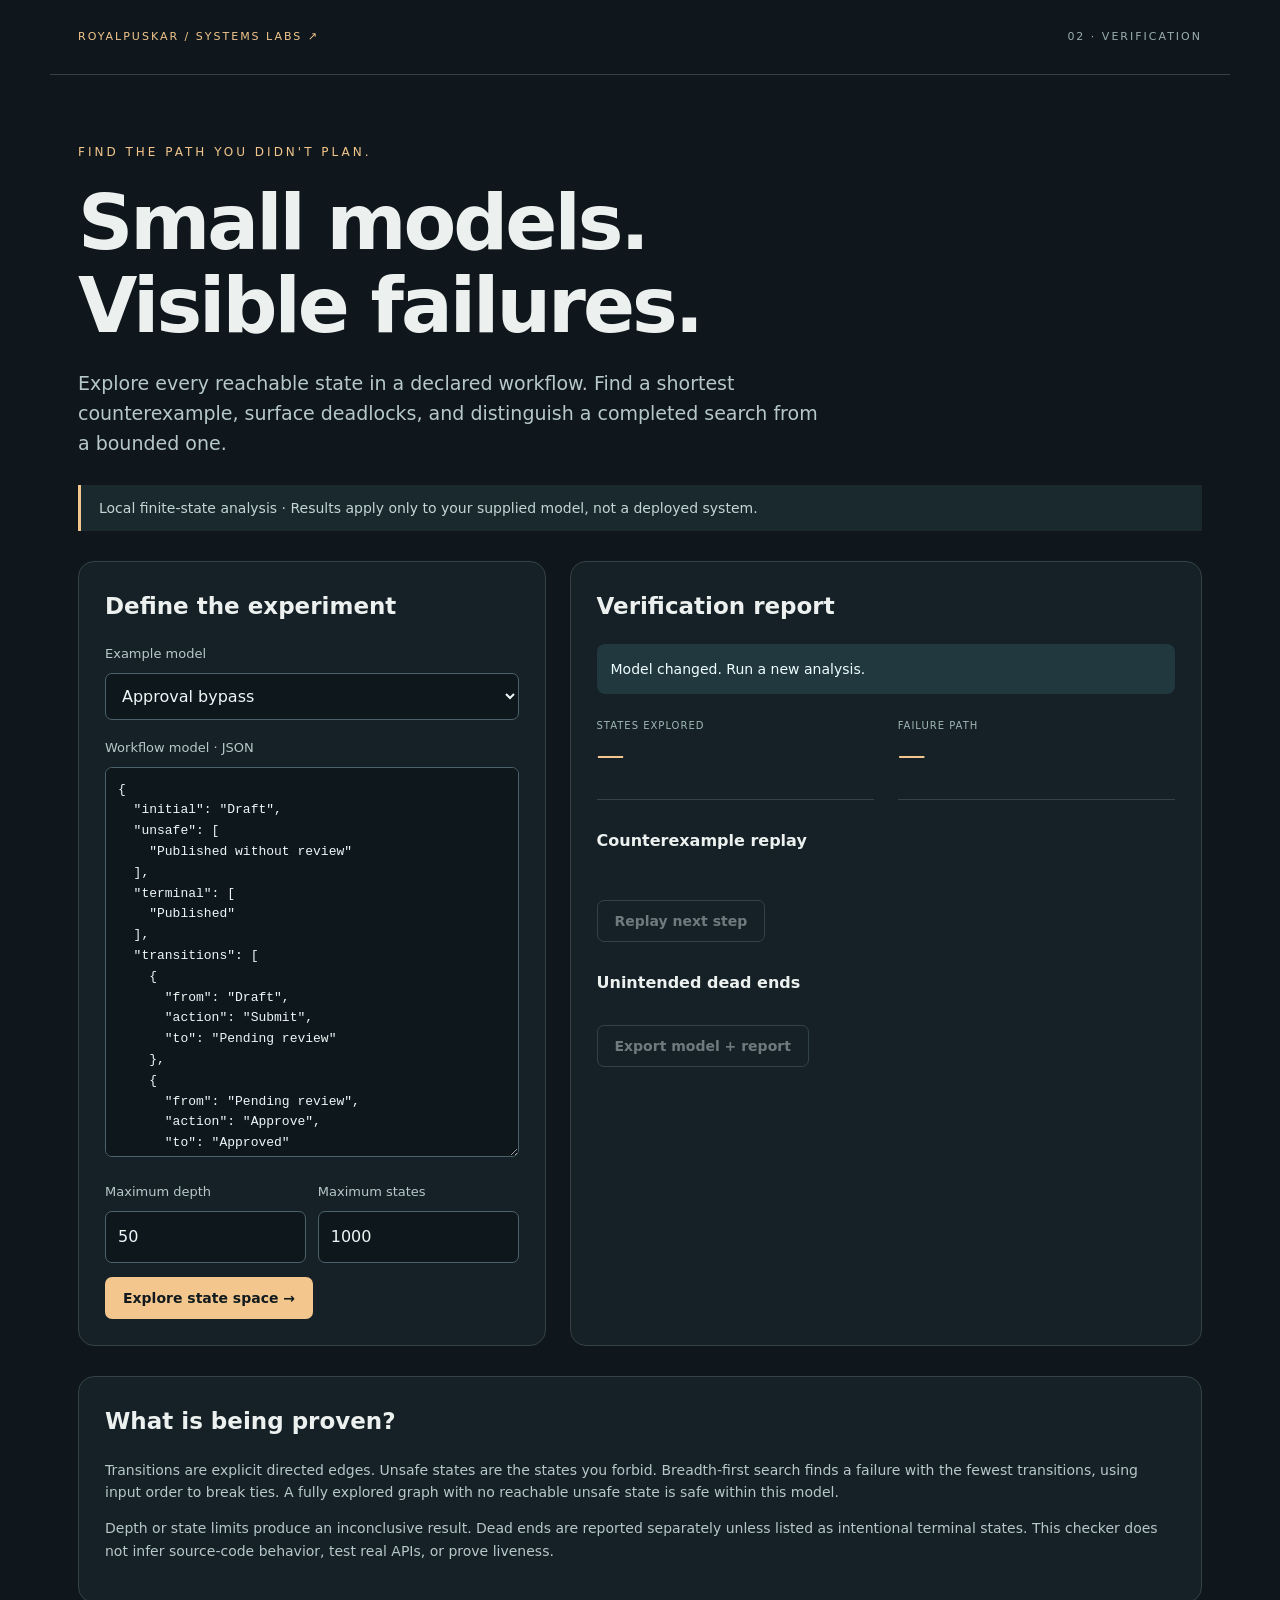
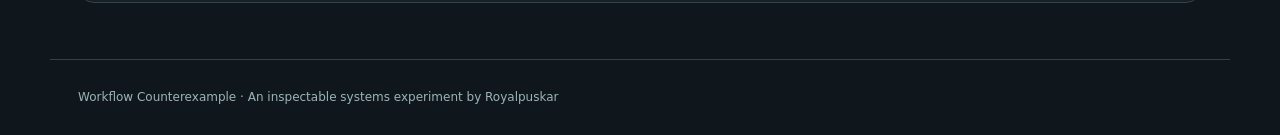
==== index.html @ 6094ce46 "Implement bounded workflow checker with replayable shortest counterexamples and tests" ====
<!doctype html><html lang="en"><meta charset="utf-8"><meta name="viewport" content="width=device-width,initial-scale=1"><title>Workflow Counterexample · Royalpuskar</title><link rel="stylesheet" href="style.css"><body><header><a href="https://github.com/Royalpuskar/workflow-counterexample">ROYALPUSKAR / SYSTEMS LABS ↗</a><span>02 · VERIFICATION</span></header><main><p class="eyebrow">FIND THE PATH YOU DIDN'T PLAN.</p><h1>Small models.<br>Visible failures.</h1><p class="lead">Explore every reachable state in a declared workflow. Find a shortest counterexample, surface deadlocks, and distinguish a completed search from a bounded one.</p><div class="notice">Local finite-state analysis · Results apply only to your supplied model, not a deployed system.</div><div class="workspace"><section class="panel"><h2>Define the experiment</h2><label for="example">Example model</label><select id="example"><option value="unsafe">Approval bypass</option><option value="repaired">Repaired approval flow</option><option value="deadlock">Stranded review queue</option></select><label for="model">Workflow model · JSON</label><textarea id="model" spellcheck="false"></textarea><div class="actions"><div><label for="depth">Maximum depth</label><input id="depth" type="number" min="0" max="200" value="50"></div><div><label for="limit">Maximum states</label><input id="limit" type="number" min="1" max="10000" value="1000"></div></div><button id="run">Explore state space →</button></section><section class="panel"><h2>Verification report</h2><p role="status" aria-live="polite" id="status">Ready to explore.</p><section class="metrics"><div><small>STATES EXPLORED</small><strong id="explored">—</strong></div><div><small>FAILURE PATH</small><strong id="length">—</strong></div></section><h3>Counterexample replay</h3><ol id="trace"></ol><p id="position"></p><button id="step" class="secondary" disabled>Replay next step</button><h3>Unintended dead ends</h3><ul id="deadlocks"></ul><button id="export" class="secondary" disabled>Export model + report</button></section></div><section class="panel explanation"><h2>What is being proven?</h2><p>Transitions are explicit directed edges. Unsafe states are the states you forbid. Breadth-first search finds a failure with the fewest transitions, using input order to break ties. A fully explored graph with no reachable unsafe state is safe within this model.</p><p>Depth or state limits produce an inconclusive result. Dead ends are reported separately unless listed as intentional terminal states. This checker does not infer source-code behavior, test real APIs, or prove liveness.</p></section></main><footer>Workflow Counterexample · An inspectable systems experiment by Royalpuskar</footer><script type="module" src="app.mjs"></script></body></html>
---- style.css ----
:root{--accent:#f2c68d}
*{box-sizing:border-box}body{margin:0;background:#10171c;color:#ecf1ef;font:16px/1.6 system-ui,sans-serif}header,main,footer{max-width:1180px;margin:auto;padding:28px}header{display:flex;justify-content:space-between;border-bottom:1px solid #344247;font-size:11px;letter-spacing:2px}a{color:var(--accent);text-decoration:none}header span{color:#9aaead}.eyebrow{color:var(--accent);letter-spacing:3px;font-size:12px;margin-top:40px}h1{font-size:clamp(42px,6vw,78px);line-height:1.08;font-weight:550;letter-spacing:-3px;margin:20px 0}h2{font-size:23px;margin-top:0}h3{font-size:16px;margin-top:28px}.lead{font-size:19px;color:#b6c8c9;max-width:750px}.notice{border-left:3px solid var(--accent);padding:12px 18px;background:#1a292e;margin:26px 0;color:#c4d6d4;font-size:14px}.metrics{display:flex;gap:24px;margin:24px 0;flex-wrap:wrap}.metrics>div{flex:1;min-width:100px;border-bottom:1px solid #344247;padding-bottom:20px}small{font-size:10px;letter-spacing:1px;color:#a0b7b8;display:block}strong{display:block;font-size:28px;font-weight:500;color:var(--accent)}.workspace{display:grid;grid-template-columns:minmax(260px,0.85fr) minmax(300px,1.15fr);gap:24px;margin:30px 0}.panel{border:1px solid #344247;border-radius:16px;padding:26px;background:#162127;min-width:0}.panel p{color:#b6c8c9;font-size:14px}label{display:block;font-size:13px;color:#b6c8c9;margin:18px 0 8px}input,select,textarea{width:100%;background:#0e171c;border:1px solid #4a6269;color:#eef7f6;padding:12px;border-radius:7px;font:inherit}textarea{height:390px;resize:vertical;font:13px/1.6 ui-monospace,monospace}button{border:1px solid transparent;border-radius:7px;background:var(--accent);color:#111b1e;padding:12px 17px;font:600 14px system-ui;cursor:pointer;margin-top:14px}button:hover{filter:brightness(1.1)}button:disabled{opacity:.45;cursor:not-allowed}.secondary{background:transparent;border-color:#536c73;color:#d8e8e7}.danger{background:#593b40;color:#ffdadc}.actions{display:flex;gap:12px}.actions>div{flex:1}button:focus-visible,a:focus-visible,input:focus-visible,select:focus-visible,textarea:focus-visible{outline:3px solid #fff;outline-offset:3px}.token{padding:14px;border-left:2px solid var(--accent);background:#203139;margin:8px 0;font:14px ui-monospace,monospace}li{padding:9px 0;border-bottom:1px solid #2a3d45;overflow-wrap:anywhere}ol{padding-left:24px;max-height:360px;overflow:auto}#status{background:#21383f;padding:14px;border-radius:8px;color:#efffff}.explanation{margin-top:30px}footer{font-size:12px;color:#9bb4b7;border-top:1px solid #344247;margin-top:28px}@media(max-width:700px){header{gap:15px;flex-wrap:wrap}main{padding:20px}.workspace{grid-template-columns:1fr}h1{letter-spacing:-2px}.panel{padding:20px}.actions{flex-wrap:wrap}}
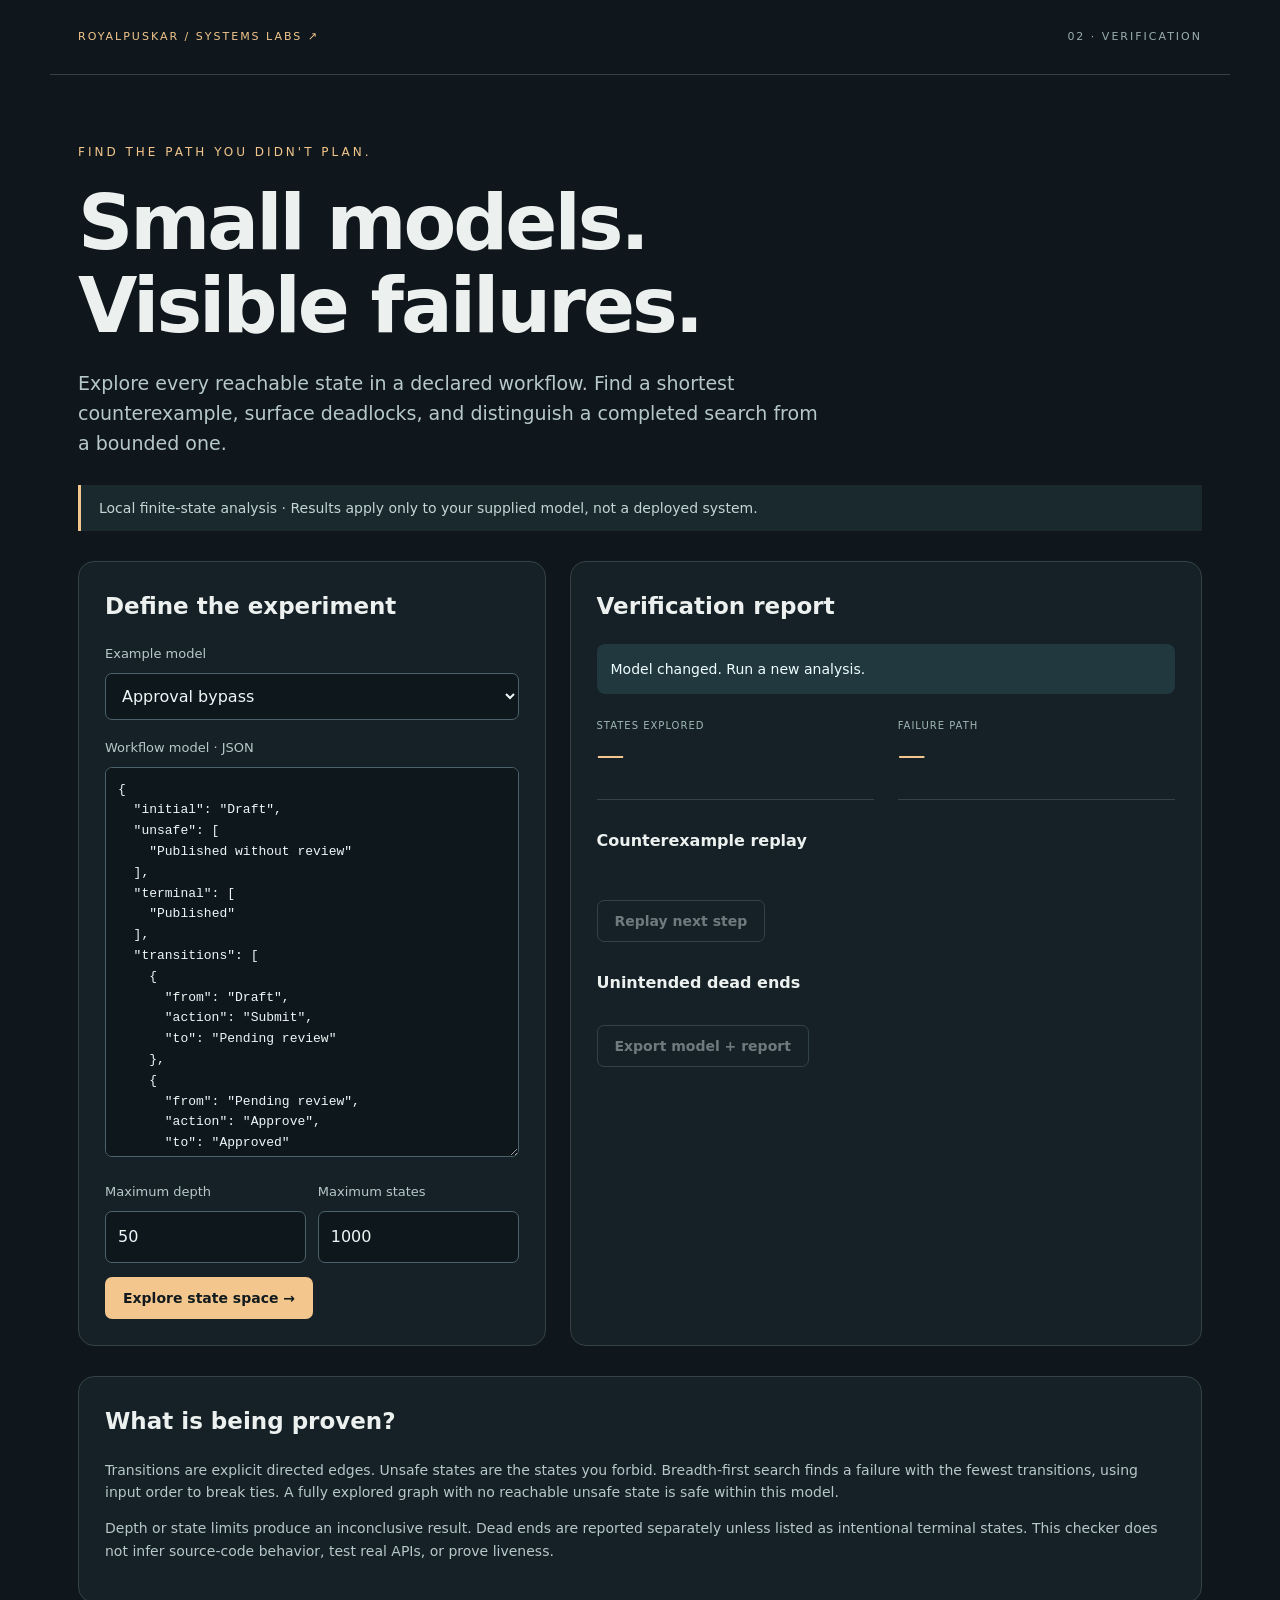
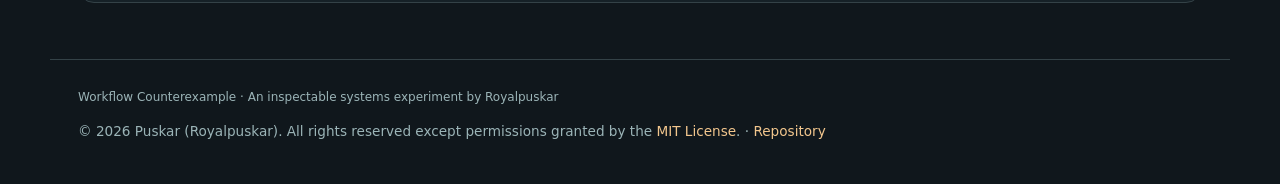
==== commit 2ce58fdb: "Add Puskar footer attribution and large-display presentation styles" ====
--- a/index.html
+++ b/index.html
@@ -1 +1,3 @@
-<!doctype html><html lang="en"><meta charset="utf-8"><meta name="viewport" content="width=device-width,initial-scale=1"><title>Workflow Counterexample · Royalpuskar</title><link rel="stylesheet" href="style.css"><body><header><a href="https://github.com/Royalpuskar/workflow-counterexample">ROYALPUSKAR / SYSTEMS LABS ↗</a><span>02 · VERIFICATION</span></header><main><p class="eyebrow">FIND THE PATH YOU DIDN'T PLAN.</p><h1>Small models.<br>Visible failures.</h1><p class="lead">Explore every reachable state in a declared workflow. Find a shortest counterexample, surface deadlocks, and distinguish a completed search from a bounded one.</p><div class="notice">Local finite-state analysis · Results apply only to your supplied model, not a deployed system.</div><div class="workspace"><section class="panel"><h2>Define the experiment</h2><label for="example">Example model</label><select id="example"><option value="unsafe">Approval bypass</option><option value="repaired">Repaired approval flow</option><option value="deadlock">Stranded review queue</option></select><label for="model">Workflow model · JSON</label><textarea id="model" spellcheck="false"></textarea><div class="actions"><div><label for="depth">Maximum depth</label><input id="depth" type="number" min="0" max="200" value="50"></div><div><label for="limit">Maximum states</label><input id="limit" type="number" min="1" max="10000" value="1000"></div></div><button id="run">Explore state space →</button></section><section class="panel"><h2>Verification report</h2><p role="status" aria-live="polite" id="status">Ready to explore.</p><section class="metrics"><div><small>STATES EXPLORED</small><strong id="explored">—</strong></div><div><small>FAILURE PATH</small><strong id="length">—</strong></div></section><h3>Counterexample replay</h3><ol id="trace"></ol><p id="position"></p><button id="step" class="secondary" disabled>Replay next step</button><h3>Unintended dead ends</h3><ul id="deadlocks"></ul><button id="export" class="secondary" disabled>Export model + report</button></section></div><section class="panel explanation"><h2>What is being proven?</h2><p>Transitions are explicit directed edges. Unsafe states are the states you forbid. Breadth-first search finds a failure with the fewest transitions, using input order to break ties. A fully explored graph with no reachable unsafe state is safe within this model.</p><p>Depth or state limits produce an inconclusive result. Dead ends are reported separately unless listed as intentional terminal states. This checker does not infer source-code behavior, test real APIs, or prove liveness.</p></section></main><footer>Workflow Counterexample · An inspectable systems experiment by Royalpuskar</footer><script type="module" src="app.mjs"></script></body></html>
+<!doctype html><html lang="en"><meta charset="utf-8"><meta name="viewport" content="width=device-width,initial-scale=1"><title>Workflow Counterexample · Royalpuskar</title><link rel="stylesheet" href="style.css">
+<style id="puskar-wide-display">footer{flex-wrap:wrap}.puskar-attribution{max-width:100%}@media(min-width:2400px){body>header,body>main,body>footer{max-width:1760px;margin-left:auto;margin-right:auto;width:calc(100% - 96px)}body{font-size:20px}textarea{min-height:420px}.workspace{gap:32px}}@media(prefers-reduced-motion:reduce){html{scroll-behavior:auto}}</style>
+<body><header><a href="https://github.com/Royalpuskar/workflow-counterexample">ROYALPUSKAR / SYSTEMS LABS ↗</a><span>02 · VERIFICATION</span></header><main><p class="eyebrow">FIND THE PATH YOU DIDN'T PLAN.</p><h1>Small models.<br>Visible failures.</h1><p class="lead">Explore every reachable state in a declared workflow. Find a shortest counterexample, surface deadlocks, and distinguish a completed search from a bounded one.</p><div class="notice">Local finite-state analysis · Results apply only to your supplied model, not a deployed system.</div><div class="workspace"><section class="panel"><h2>Define the experiment</h2><label for="example">Example model</label><select id="example"><option value="unsafe">Approval bypass</option><option value="repaired">Repaired approval flow</option><option value="deadlock">Stranded review queue</option></select><label for="model">Workflow model · JSON</label><textarea id="model" spellcheck="false"></textarea><div class="actions"><div><label for="depth">Maximum depth</label><input id="depth" type="number" min="0" max="200" value="50"></div><div><label for="limit">Maximum states</label><input id="limit" type="number" min="1" max="10000" value="1000"></div></div><button id="run">Explore state space →</button></section><section class="panel"><h2>Verification report</h2><p role="status" aria-live="polite" id="status">Ready to explore.</p><section class="metrics"><div><small>STATES EXPLORED</small><strong id="explored">—</strong></div><div><small>FAILURE PATH</small><strong id="length">—</strong></div></section><h3>Counterexample replay</h3><ol id="trace"></ol><p id="position"></p><button id="step" class="secondary" disabled>Replay next step</button><h3>Unintended dead ends</h3><ul id="deadlocks"></ul><button id="export" class="secondary" disabled>Export model + report</button></section></div><section class="panel explanation"><h2>What is being proven?</h2><p>Transitions are explicit directed edges. Unsafe states are the states you forbid. Breadth-first search finds a failure with the fewest transitions, using input order to break ties. A fully explored graph with no reachable unsafe state is safe within this model.</p><p>Depth or state limits produce an inconclusive result. Dead ends are reported separately unless listed as intentional terminal states. This checker does not infer source-code behavior, test real APIs, or prove liveness.</p></section></main><footer>Workflow Counterexample · An inspectable systems experiment by Royalpuskar<p class="puskar-attribution" style="flex-basis:100%;font-size:0.85rem;line-height:1.6;overflow-wrap:anywhere">© 2026 Puskar (Royalpuskar). All rights reserved except permissions granted by the <a href="https://github.com/Royalpuskar/workflow-counterexample/blob/main/LICENSE">MIT License</a>. · <a href="https://github.com/Royalpuskar/workflow-counterexample">Repository</a></p></footer><script type="module" src="app.mjs"></script></body></html>
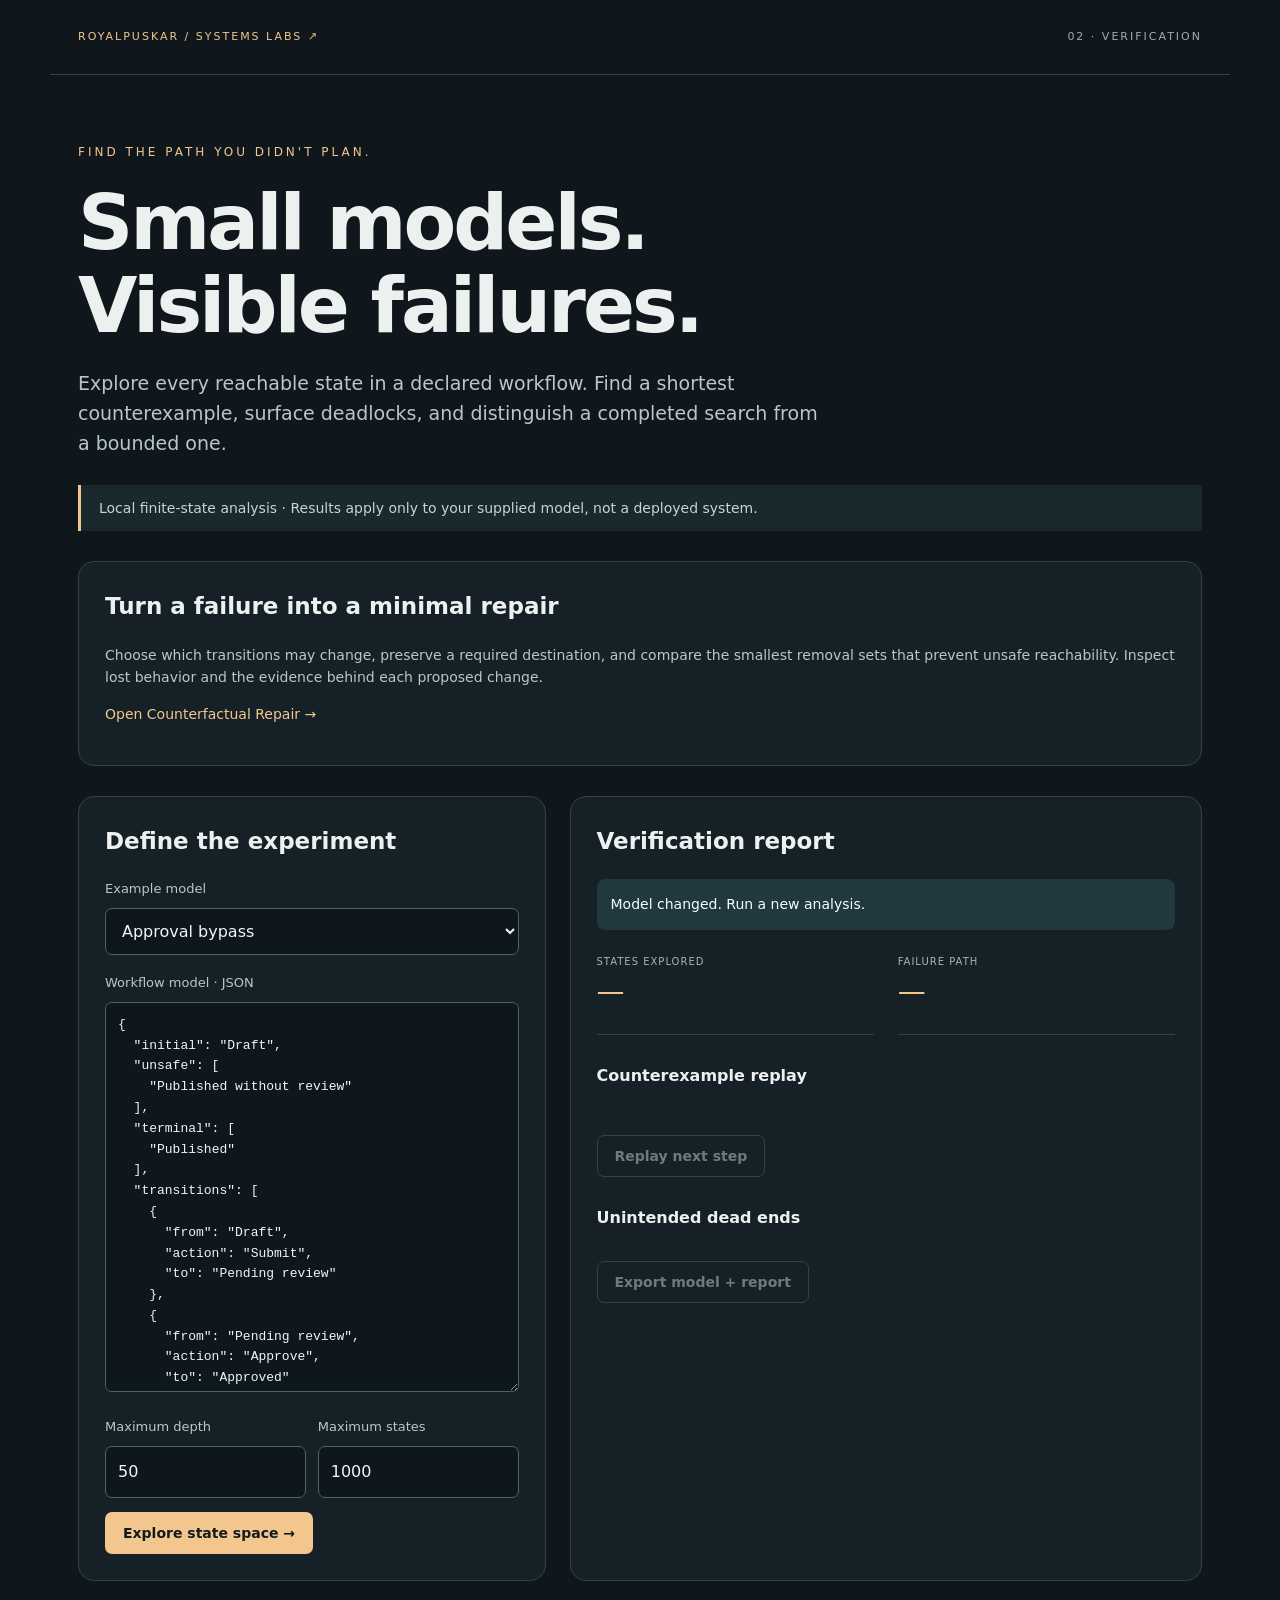
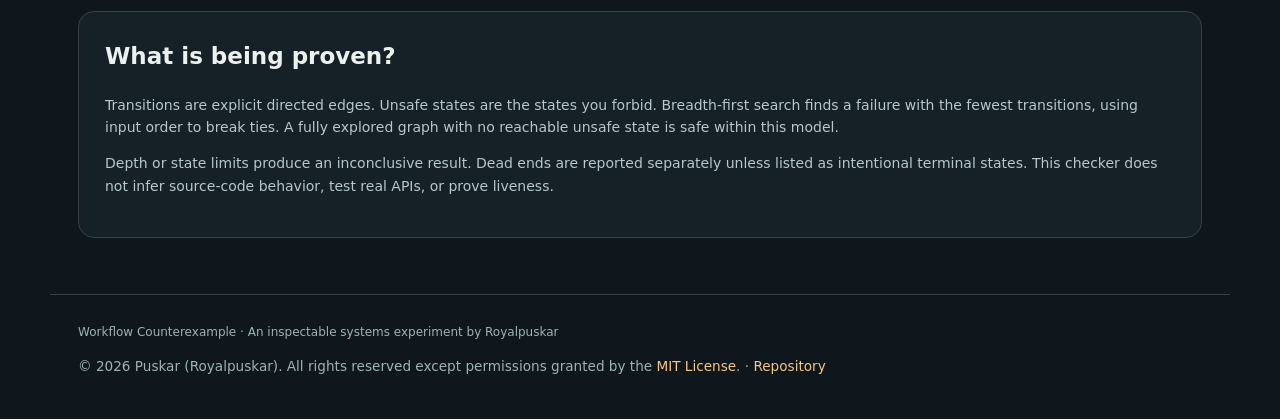
==== commit ba7d9b17: "Link minimal repair workbench from the main project website" ====
--- a/index.html
+++ b/index.html
@@ -1,3 +1,3 @@
 <!doctype html><html lang="en"><meta charset="utf-8"><meta name="viewport" content="width=device-width,initial-scale=1"><title>Workflow Counterexample · Royalpuskar</title><link rel="stylesheet" href="style.css">
 <style id="puskar-wide-display">footer{flex-wrap:wrap}.puskar-attribution{max-width:100%}@media(min-width:2400px){body>header,body>main,body>footer{max-width:1760px;margin-left:auto;margin-right:auto;width:calc(100% - 96px)}body{font-size:20px}textarea{min-height:420px}.workspace{gap:32px}}@media(prefers-reduced-motion:reduce){html{scroll-behavior:auto}}</style>
-<body><header><a href="https://github.com/Royalpuskar/workflow-counterexample">ROYALPUSKAR / SYSTEMS LABS ↗</a><span>02 · VERIFICATION</span></header><main><p class="eyebrow">FIND THE PATH YOU DIDN'T PLAN.</p><h1>Small models.<br>Visible failures.</h1><p class="lead">Explore every reachable state in a declared workflow. Find a shortest counterexample, surface deadlocks, and distinguish a completed search from a bounded one.</p><div class="notice">Local finite-state analysis · Results apply only to your supplied model, not a deployed system.</div><div class="workspace"><section class="panel"><h2>Define the experiment</h2><label for="example">Example model</label><select id="example"><option value="unsafe">Approval bypass</option><option value="repaired">Repaired approval flow</option><option value="deadlock">Stranded review queue</option></select><label for="model">Workflow model · JSON</label><textarea id="model" spellcheck="false"></textarea><div class="actions"><div><label for="depth">Maximum depth</label><input id="depth" type="number" min="0" max="200" value="50"></div><div><label for="limit">Maximum states</label><input id="limit" type="number" min="1" max="10000" value="1000"></div></div><button id="run">Explore state space →</button></section><section class="panel"><h2>Verification report</h2><p role="status" aria-live="polite" id="status">Ready to explore.</p><section class="metrics"><div><small>STATES EXPLORED</small><strong id="explored">—</strong></div><div><small>FAILURE PATH</small><strong id="length">—</strong></div></section><h3>Counterexample replay</h3><ol id="trace"></ol><p id="position"></p><button id="step" class="secondary" disabled>Replay next step</button><h3>Unintended dead ends</h3><ul id="deadlocks"></ul><button id="export" class="secondary" disabled>Export model + report</button></section></div><section class="panel explanation"><h2>What is being proven?</h2><p>Transitions are explicit directed edges. Unsafe states are the states you forbid. Breadth-first search finds a failure with the fewest transitions, using input order to break ties. A fully explored graph with no reachable unsafe state is safe within this model.</p><p>Depth or state limits produce an inconclusive result. Dead ends are reported separately unless listed as intentional terminal states. This checker does not infer source-code behavior, test real APIs, or prove liveness.</p></section></main><footer>Workflow Counterexample · An inspectable systems experiment by Royalpuskar<p class="puskar-attribution" style="flex-basis:100%;font-size:0.85rem;line-height:1.6;overflow-wrap:anywhere">© 2026 Puskar (Royalpuskar). All rights reserved except permissions granted by the <a href="https://github.com/Royalpuskar/workflow-counterexample/blob/main/LICENSE">MIT License</a>. · <a href="https://github.com/Royalpuskar/workflow-counterexample">Repository</a></p></footer><script type="module" src="app.mjs"></script></body></html>
+<body><header><a href="https://github.com/Royalpuskar/workflow-counterexample">ROYALPUSKAR / SYSTEMS LABS ↗</a><span>02 · VERIFICATION</span></header><main><p class="eyebrow">FIND THE PATH YOU DIDN'T PLAN.</p><h1>Small models.<br>Visible failures.</h1><p class="lead">Explore every reachable state in a declared workflow. Find a shortest counterexample, surface deadlocks, and distinguish a completed search from a bounded one.</p><div class="notice">Local finite-state analysis · Results apply only to your supplied model, not a deployed system.</div><section class="panel explanation" aria-labelledby="repair-heading"><h2 id="repair-heading">Turn a failure into a minimal repair</h2><p>Choose which transitions may change, preserve a required destination, and compare the smallest removal sets that prevent unsafe reachability. Inspect lost behavior and the evidence behind each proposed change.</p><p><a href="repair.html">Open Counterfactual Repair →</a></p></section><div class="workspace"><section class="panel"><h2>Define the experiment</h2><label for="example">Example model</label><select id="example"><option value="unsafe">Approval bypass</option><option value="repaired">Repaired approval flow</option><option value="deadlock">Stranded review queue</option></select><label for="model">Workflow model · JSON</label><textarea id="model" spellcheck="false"></textarea><div class="actions"><div><label for="depth">Maximum depth</label><input id="depth" type="number" min="0" max="200" value="50"></div><div><label for="limit">Maximum states</label><input id="limit" type="number" min="1" max="10000" value="1000"></div></div><button id="run">Explore state space →</button></section><section class="panel"><h2>Verification report</h2><p role="status" aria-live="polite" id="status">Ready to explore.</p><section class="metrics"><div><small>STATES EXPLORED</small><strong id="explored">—</strong></div><div><small>FAILURE PATH</small><strong id="length">—</strong></div></section><h3>Counterexample replay</h3><ol id="trace"></ol><p id="position"></p><button id="step" class="secondary" disabled>Replay next step</button><h3>Unintended dead ends</h3><ul id="deadlocks"></ul><button id="export" class="secondary" disabled>Export model + report</button></section></div><section class="panel explanation"><h2>What is being proven?</h2><p>Transitions are explicit directed edges. Unsafe states are the states you forbid. Breadth-first search finds a failure with the fewest transitions, using input order to break ties. A fully explored graph with no reachable unsafe state is safe within this model.</p><p>Depth or state limits produce an inconclusive result. Dead ends are reported separately unless listed as intentional terminal states. This checker does not infer source-code behavior, test real APIs, or prove liveness.</p></section></main><footer>Workflow Counterexample · An inspectable systems experiment by Royalpuskar<p class="puskar-attribution" style="flex-basis:100%;font-size:0.85rem;line-height:1.6;overflow-wrap:anywhere">© 2026 Puskar (Royalpuskar). All rights reserved except permissions granted by the <a href="https://github.com/Royalpuskar/workflow-counterexample/blob/main/LICENSE">MIT License</a>. · <a href="https://github.com/Royalpuskar/workflow-counterexample">Repository</a></p></footer><script type="module" src="app.mjs"></script></body></html>
